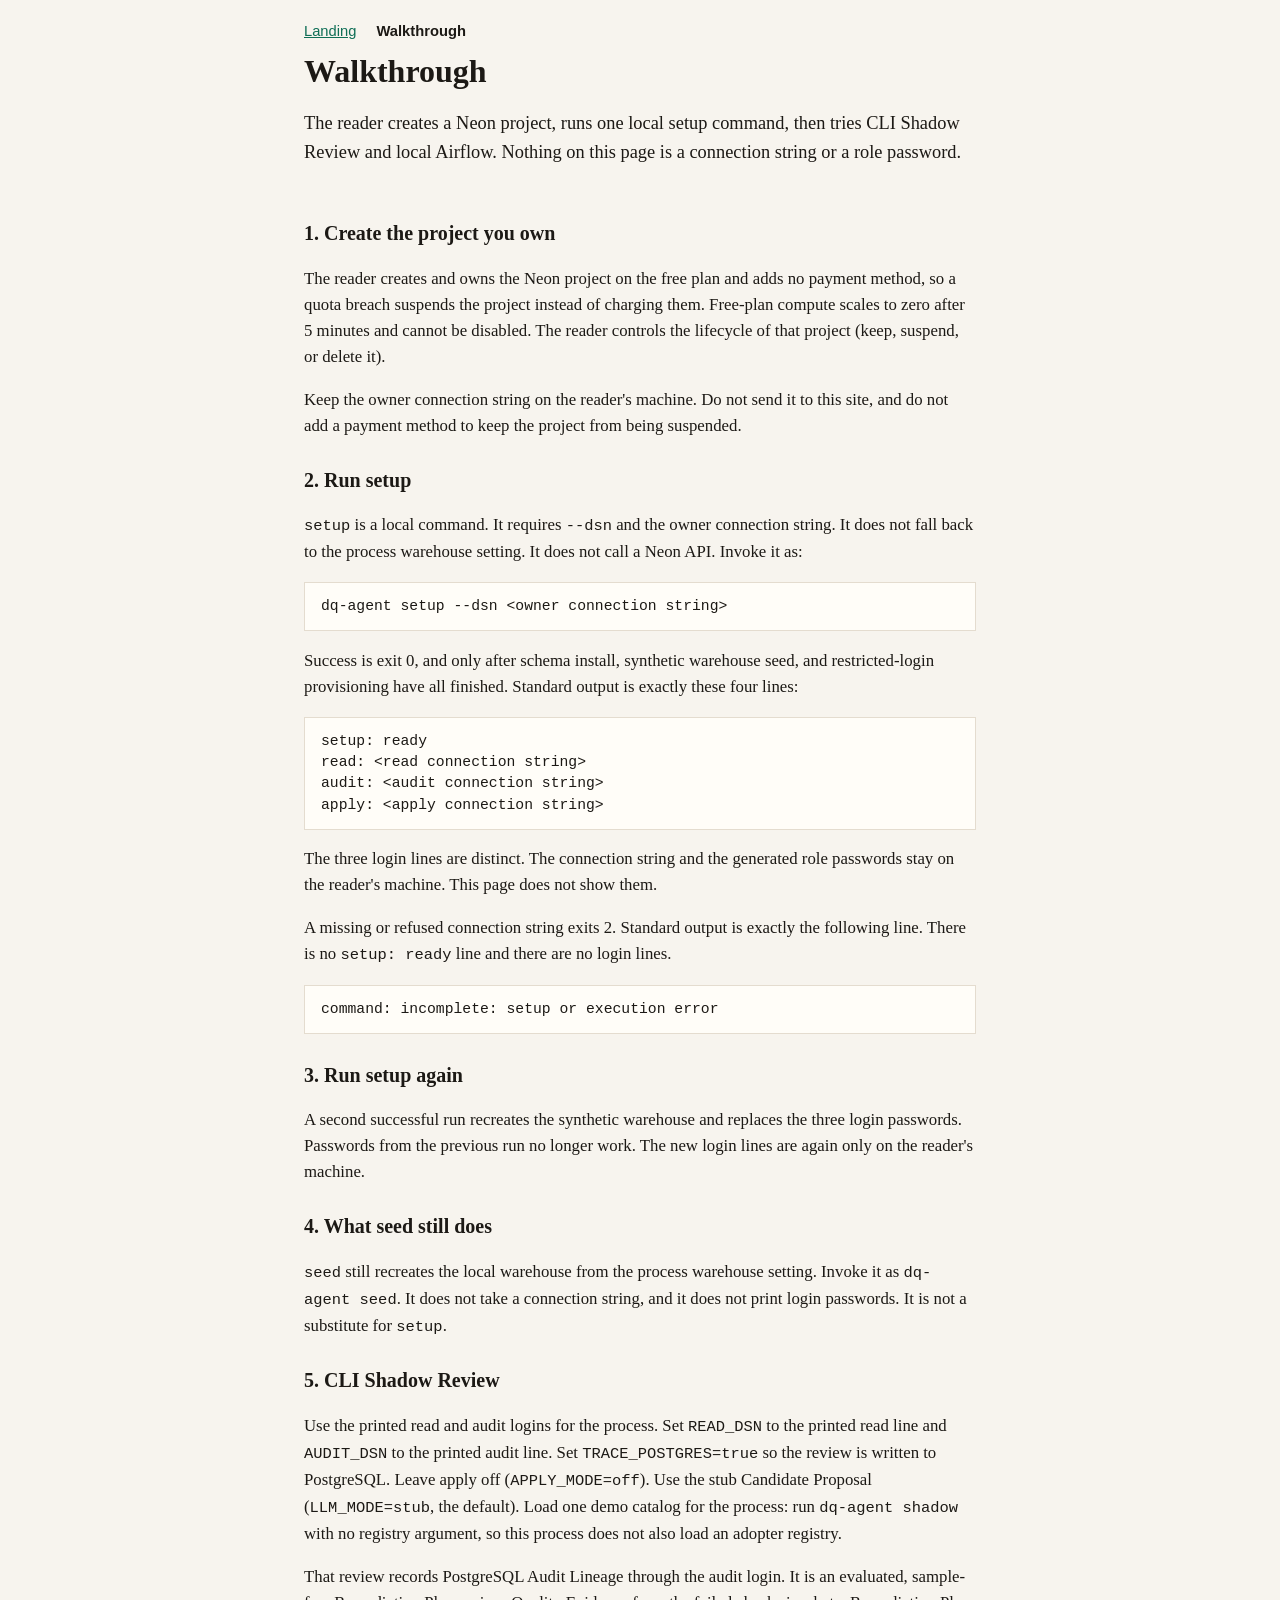
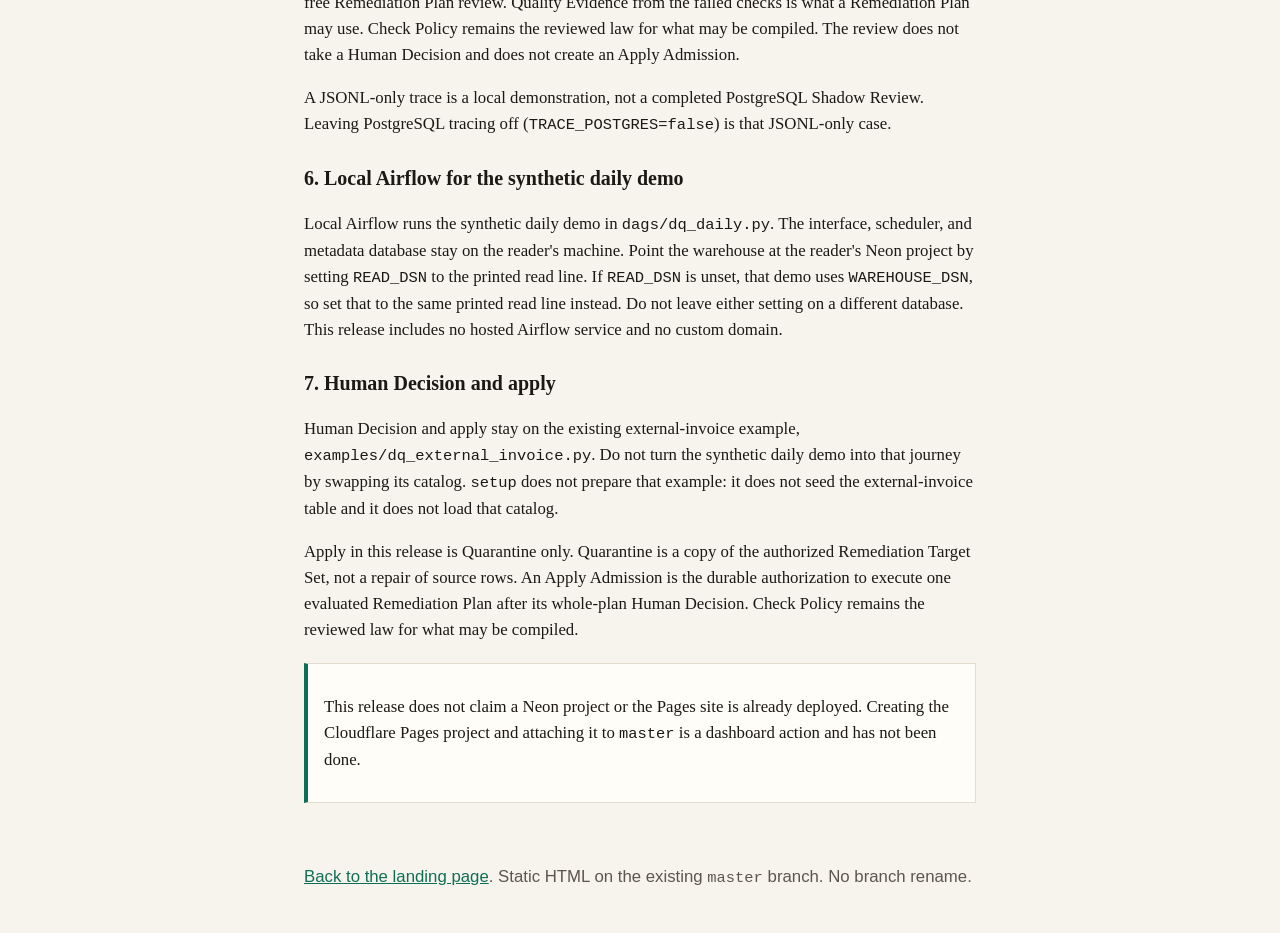
==== site/walkthrough.html @ ec8b8098 "feat: add setup command and public walkthrough" ====
<!DOCTYPE html>
<html lang="en">
<head>
  <meta charset="utf-8">
  <meta name="viewport" content="width=device-width, initial-scale=1">
  <title>Walkthrough — governed data quality</title>
  <style>
    :root {
      color-scheme: light;
      --ink: #1c1915;
      --muted: #5c564c;
      --paper: #f7f4ee;
      --card: #fffdf8;
      --line: #e4dccf;
      --accent: #0f6e56;
    }
    * { box-sizing: border-box; }
    body {
      margin: 0;
      font-family: "Iowan Old Style", "Palatino Linotype", Palatino, Georgia, serif;
      color: var(--ink);
      background: var(--paper);
      line-height: 1.55;
    }
    a { color: var(--accent); }
    a:hover { text-decoration: none; }
    header, main, footer { width: min(42rem, calc(100% - 2rem)); margin-inline: auto; }
    header { padding: 1.25rem 0 0.5rem; }
    nav { font-family: "Segoe UI", Helvetica, Arial, sans-serif; font-size: 0.92rem; }
    nav a { margin-right: 1rem; }
    nav a[aria-current="page"] { color: var(--ink); text-decoration: none; font-weight: 650; }
    h1 { font-size: 2rem; line-height: 1.2; margin: 0.6rem 0 0.4rem; }
    h2 { font-size: 1.25rem; margin: 1.6rem 0 0.4rem; }
    p, li { font-size: 1.05rem; }
    .lede { font-size: 1.15rem; }
    .note {
      background: var(--card);
      border: 1px solid var(--line);
      border-left: 4px solid var(--accent);
      padding: 0.8rem 1rem;
      margin: 1.25rem 0;
    }
    pre {
      background: var(--card);
      border: 1px solid var(--line);
      padding: 0.8rem 1rem;
      overflow-x: auto;
      font-family: "IBM Plex Mono", "Source Code Pro", ui-monospace, monospace;
      font-size: 0.92rem;
      line-height: 1.45;
    }
    code { font-family: "IBM Plex Mono", "Source Code Pro", ui-monospace, monospace; font-size: 0.92em; }
    footer {
      font-family: "Segoe UI", Helvetica, Arial, sans-serif;
      font-size: 0.92rem;
      color: var(--muted);
      padding: 1.5rem 0 2.5rem;
    }
  </style>
</head>
<body>
  <header>
    <nav>
      <a href="index.html">Landing</a>
      <a href="walkthrough.html" aria-current="page">Walkthrough</a>
    </nav>
    <h1>Walkthrough</h1>
    <p class="lede">The reader creates a Neon project, runs one local setup command, then tries CLI Shadow Review and local Airflow. Nothing on this page is a connection string or a role password.</p>
  </header>
  <main>
    <h2>1. Create the project you own</h2>
    <p>The reader creates and owns the Neon project on the free plan and adds no payment method, so a quota breach suspends the project instead of charging them. Free-plan compute scales to zero after 5 minutes and cannot be disabled. The reader controls the lifecycle of that project (keep, suspend, or delete it).</p>
    <p>Keep the owner connection string on the reader's machine. Do not send it to this site, and do not add a payment method to keep the project from being suspended.</p>

    <h2>2. Run setup</h2>
    <p><code>setup</code> is a local command. It requires <code>--dsn</code> and the owner connection string. It does not fall back to the process warehouse setting. It does not call a Neon API. Invoke it as:</p>
    <pre>dq-agent setup --dsn &lt;owner connection string&gt;</pre>
    <p>Success is exit 0, and only after schema install, synthetic warehouse seed, and restricted-login provisioning have all finished. Standard output is exactly these four lines:</p>
    <pre>setup: ready
read: &lt;read connection string&gt;
audit: &lt;audit connection string&gt;
apply: &lt;apply connection string&gt;</pre>
    <p>The three login lines are distinct. The connection string and the generated role passwords stay on the reader's machine. This page does not show them.</p>
    <p>A missing or refused connection string exits 2. Standard output is exactly the following line. There is no <code>setup: ready</code> line and there are no login lines.</p>
    <pre>command: incomplete: setup or execution error</pre>

    <h2>3. Run setup again</h2>
    <p>A second successful run recreates the synthetic warehouse and replaces the three login passwords. Passwords from the previous run no longer work. The new login lines are again only on the reader's machine.</p>

    <h2>4. What seed still does</h2>
    <p><code>seed</code> still recreates the local warehouse from the process warehouse setting. Invoke it as <code>dq-agent seed</code>. It does not take a connection string, and it does not print login passwords. It is not a substitute for <code>setup</code>.</p>

    <h2>5. CLI Shadow Review</h2>
    <p>Use the printed read and audit logins for the process. Set <code>READ_DSN</code> to the printed read line and <code>AUDIT_DSN</code> to the printed audit line. Set <code>TRACE_POSTGRES=true</code> so the review is written to PostgreSQL. Leave apply off (<code>APPLY_MODE=off</code>). Use the stub Candidate Proposal (<code>LLM_MODE=stub</code>, the default). Load one demo catalog for the process: run <code>dq-agent shadow</code> with no registry argument, so this process does not also load an adopter registry.</p>
    <p>That review records PostgreSQL Audit Lineage through the audit login. It is an evaluated, sample-free Remediation Plan review. Quality Evidence from the failed checks is what a Remediation Plan may use. Check Policy remains the reviewed law for what may be compiled. The review does not take a Human Decision and does not create an Apply Admission.</p>
    <p>A JSONL-only trace is a local demonstration, not a completed PostgreSQL Shadow Review. Leaving PostgreSQL tracing off (<code>TRACE_POSTGRES=false</code>) is that JSONL-only case.</p>

    <h2>6. Local Airflow for the synthetic daily demo</h2>
    <p>Local Airflow runs the synthetic daily demo in <code>dags/dq_daily.py</code>. The interface, scheduler, and metadata database stay on the reader's machine. Point the warehouse at the reader's Neon project by setting <code>READ_DSN</code> to the printed read line. If <code>READ_DSN</code> is unset, that demo uses <code>WAREHOUSE_DSN</code>, so set that to the same printed read line instead. Do not leave either setting on a different database. This release includes no hosted Airflow service and no custom domain.</p>

    <h2>7. Human Decision and apply</h2>
    <p>Human Decision and apply stay on the existing external-invoice example, <code>examples/dq_external_invoice.py</code>. Do not turn the synthetic daily demo into that journey by swapping its catalog. <code>setup</code> does not prepare that example: it does not seed the external-invoice table and it does not load that catalog.</p>
    <p>Apply in this release is Quarantine only. Quarantine is a copy of the authorized Remediation Target Set, not a repair of source rows. An Apply Admission is the durable authorization to execute one evaluated Remediation Plan after its whole-plan Human Decision. Check Policy remains the reviewed law for what may be compiled.</p>

    <div class="note">
      <p>This release does not claim a Neon project or the Pages site is already deployed. Creating the Cloudflare Pages project and attaching it to <code>master</code> is a dashboard action and has not been done.</p>
    </div>
  </main>
  <footer>
    <p><a href="index.html">Back to the landing page</a>. Static HTML on the existing <code>master</code> branch. No branch rename.</p>
  </footer>
</body>
</html>
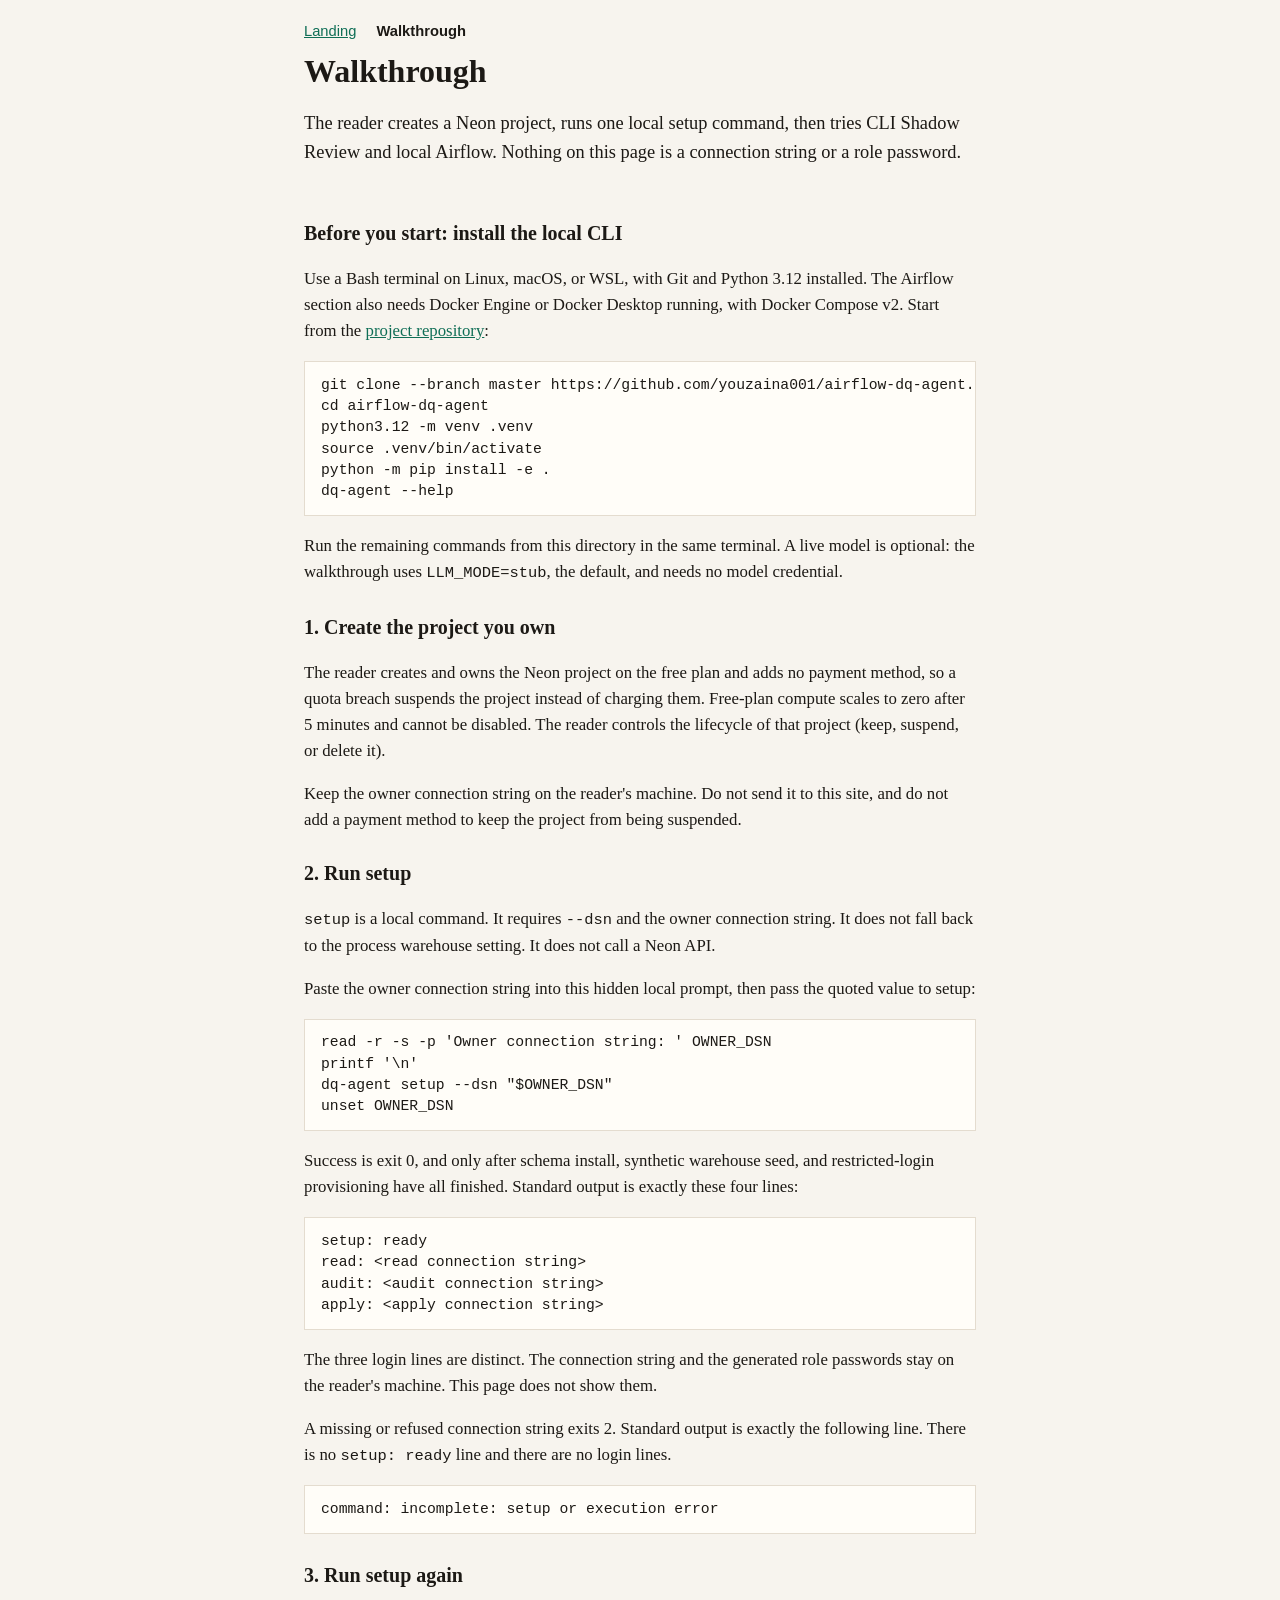
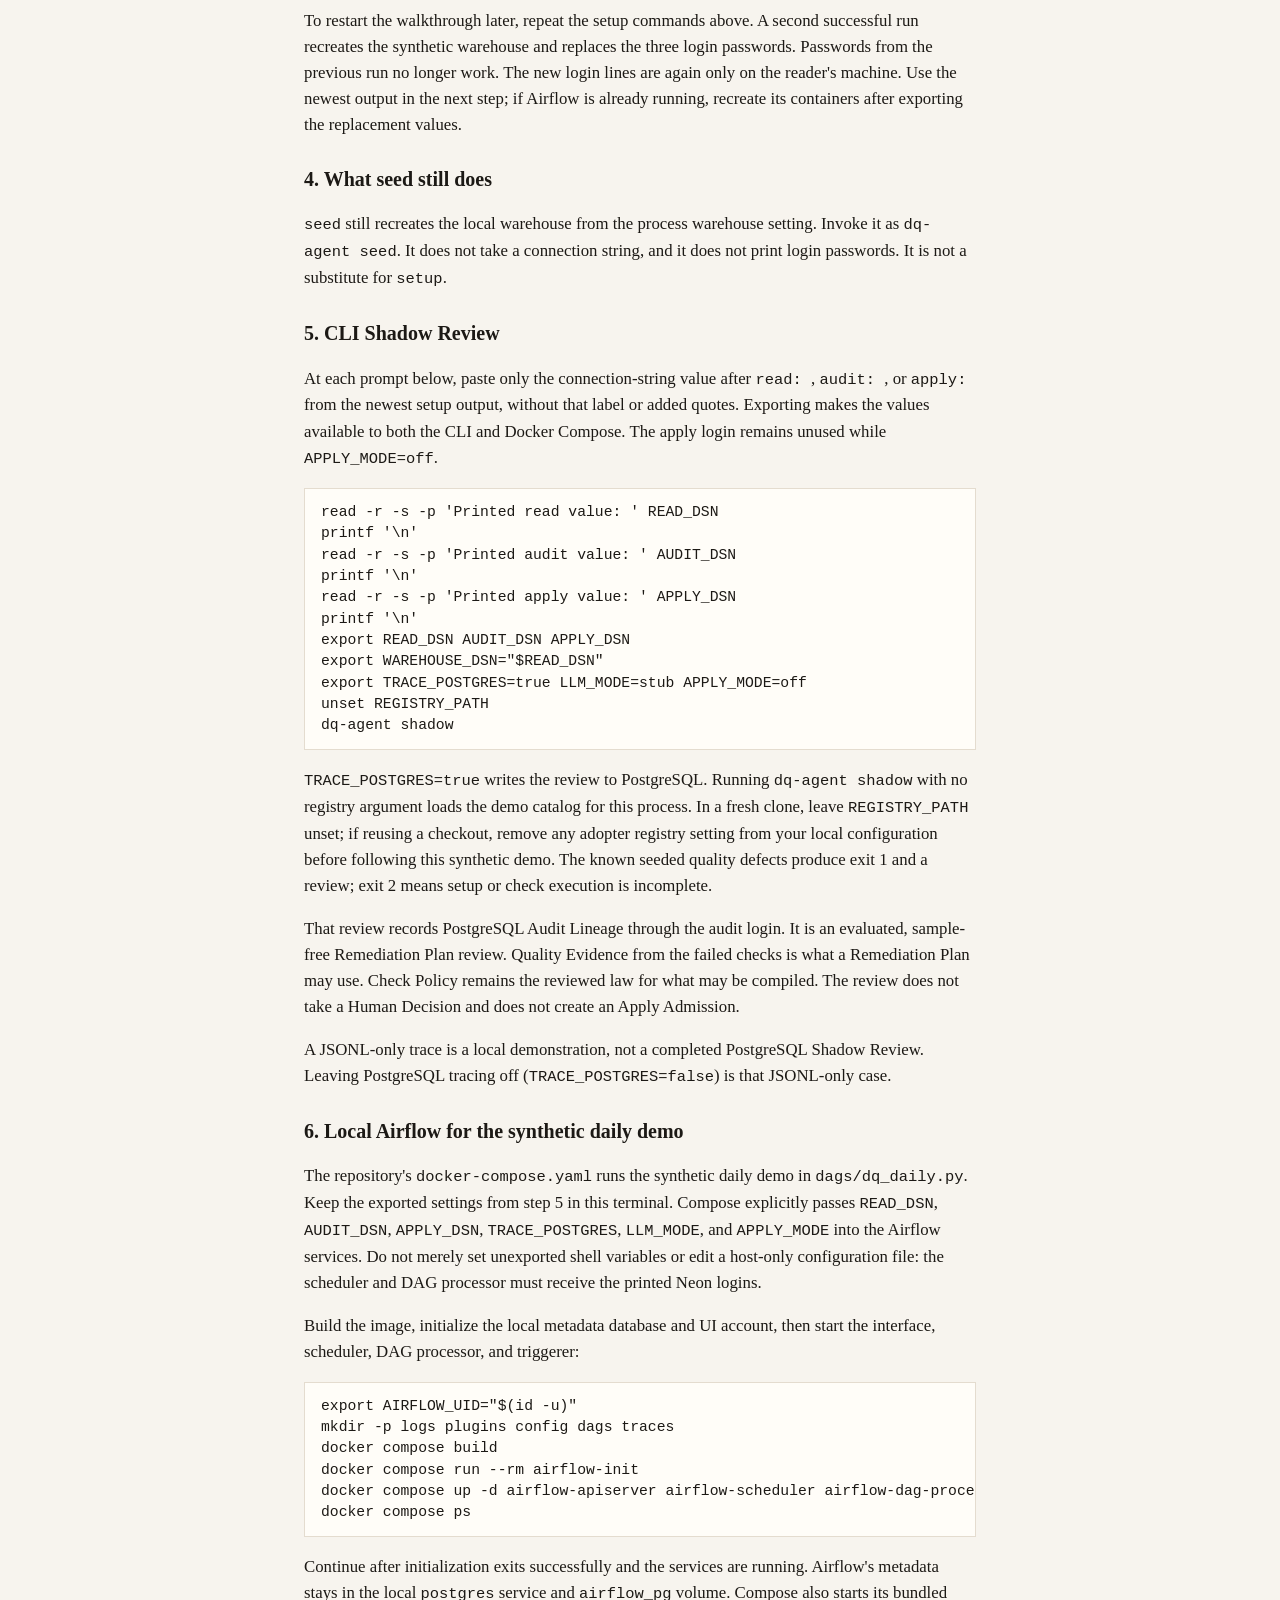
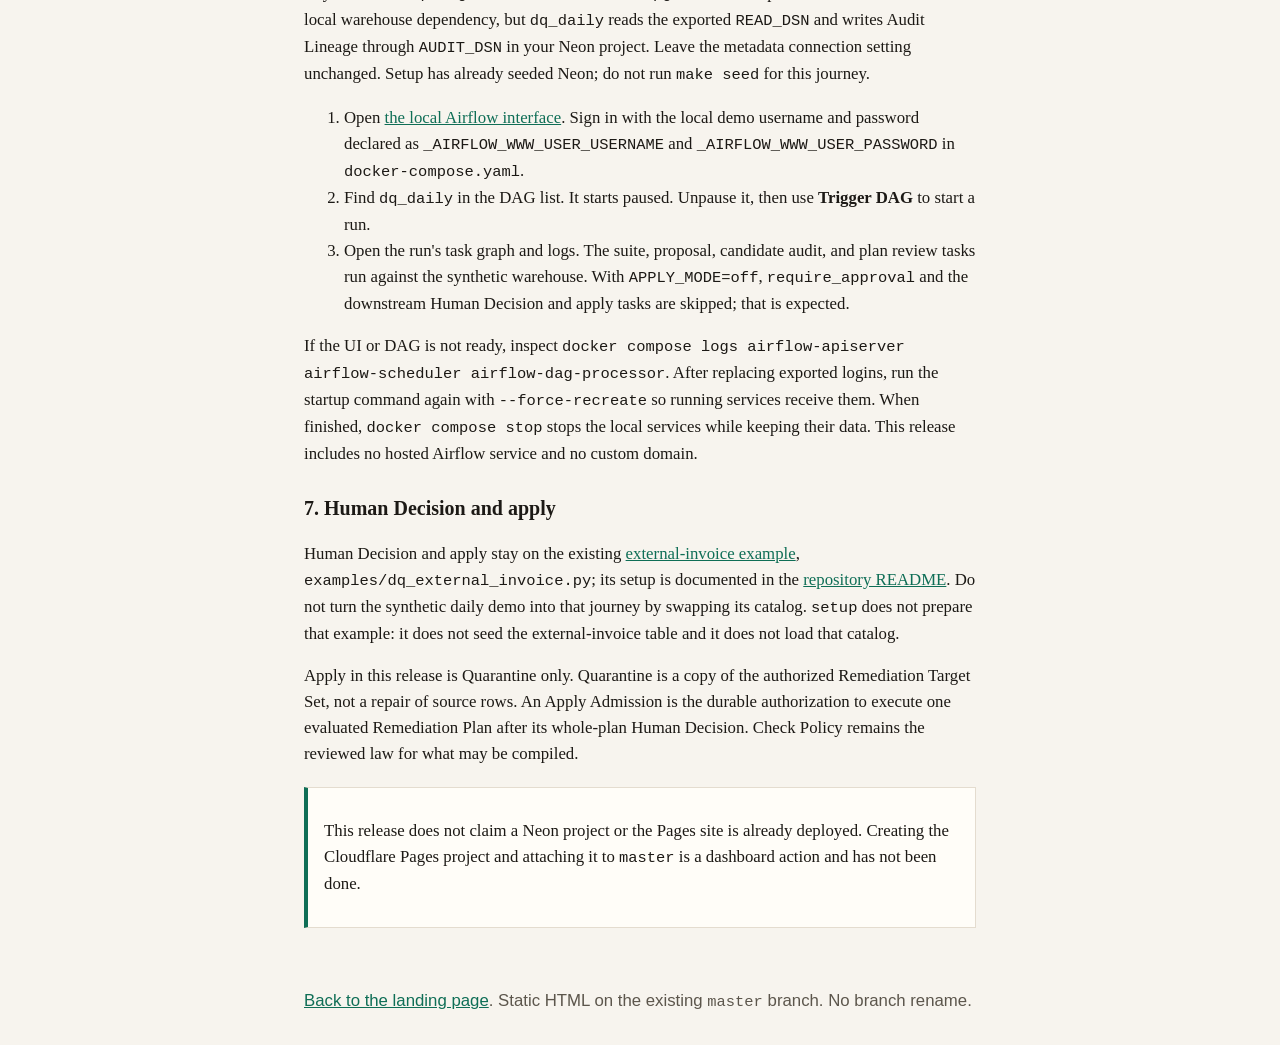
==== commit 74ac1791: "Complete local Airflow walkthrough and setup credential coverage" ====
--- a/site/walkthrough.html
+++ b/site/walkthrough.html
@@ -4,59 +4,7 @@
   <meta charset="utf-8">
   <meta name="viewport" content="width=device-width, initial-scale=1">
   <title>Walkthrough — governed data quality</title>
-  <style>
-    :root {
-      color-scheme: light;
-      --ink: #1c1915;
-      --muted: #5c564c;
-      --paper: #f7f4ee;
-      --card: #fffdf8;
-      --line: #e4dccf;
-      --accent: #0f6e56;
-    }
-    * { box-sizing: border-box; }
-    body {
-      margin: 0;
-      font-family: "Iowan Old Style", "Palatino Linotype", Palatino, Georgia, serif;
-      color: var(--ink);
-      background: var(--paper);
-      line-height: 1.55;
-    }
-    a { color: var(--accent); }
-    a:hover { text-decoration: none; }
-    header, main, footer { width: min(42rem, calc(100% - 2rem)); margin-inline: auto; }
-    header { padding: 1.25rem 0 0.5rem; }
-    nav { font-family: "Segoe UI", Helvetica, Arial, sans-serif; font-size: 0.92rem; }
-    nav a { margin-right: 1rem; }
-    nav a[aria-current="page"] { color: var(--ink); text-decoration: none; font-weight: 650; }
-    h1 { font-size: 2rem; line-height: 1.2; margin: 0.6rem 0 0.4rem; }
-    h2 { font-size: 1.25rem; margin: 1.6rem 0 0.4rem; }
-    p, li { font-size: 1.05rem; }
-    .lede { font-size: 1.15rem; }
-    .note {
-      background: var(--card);
-      border: 1px solid var(--line);
-      border-left: 4px solid var(--accent);
-      padding: 0.8rem 1rem;
-      margin: 1.25rem 0;
-    }
-    pre {
-      background: var(--card);
-      border: 1px solid var(--line);
-      padding: 0.8rem 1rem;
-      overflow-x: auto;
-      font-family: "IBM Plex Mono", "Source Code Pro", ui-monospace, monospace;
-      font-size: 0.92rem;
-      line-height: 1.45;
-    }
-    code { font-family: "IBM Plex Mono", "Source Code Pro", ui-monospace, monospace; font-size: 0.92em; }
-    footer {
-      font-family: "Segoe UI", Helvetica, Arial, sans-serif;
-      font-size: 0.92rem;
-      color: var(--muted);
-      padding: 1.5rem 0 2.5rem;
-    }
-  </style>
+  <link rel="stylesheet" href="styles.css">
 </head>
 <body>
   <header>
@@ -68,13 +16,27 @@
     <p class="lede">The reader creates a Neon project, runs one local setup command, then tries CLI Shadow Review and local Airflow. Nothing on this page is a connection string or a role password.</p>
   </header>
   <main>
+    <h2>Before you start: install the local CLI</h2>
+    <p>Use a Bash terminal on Linux, macOS, or WSL, with Git and Python 3.12 installed. The Airflow section also needs Docker Engine or Docker Desktop running, with Docker Compose v2. Start from the <a href="https://github.com/youzaina001/airflow-dq-agent">project repository</a>:</p>
+    <pre>git clone --branch master https://github.com/youzaina001/airflow-dq-agent.git
+cd airflow-dq-agent
+python3.12 -m venv .venv
+source .venv/bin/activate
+python -m pip install -e .
+dq-agent --help</pre>
+    <p>Run the remaining commands from this directory in the same terminal. A live model is optional: the walkthrough uses <code>LLM_MODE=stub</code>, the default, and needs no model credential.</p>
+
     <h2>1. Create the project you own</h2>
     <p>The reader creates and owns the Neon project on the free plan and adds no payment method, so a quota breach suspends the project instead of charging them. Free-plan compute scales to zero after 5 minutes and cannot be disabled. The reader controls the lifecycle of that project (keep, suspend, or delete it).</p>
     <p>Keep the owner connection string on the reader's machine. Do not send it to this site, and do not add a payment method to keep the project from being suspended.</p>
 
     <h2>2. Run setup</h2>
-    <p><code>setup</code> is a local command. It requires <code>--dsn</code> and the owner connection string. It does not fall back to the process warehouse setting. It does not call a Neon API. Invoke it as:</p>
-    <pre>dq-agent setup --dsn &lt;owner connection string&gt;</pre>
+    <p><code>setup</code> is a local command. It requires <code>--dsn</code> and the owner connection string. It does not fall back to the process warehouse setting. It does not call a Neon API.</p>
+    <p>Paste the owner connection string into this hidden local prompt, then pass the quoted value to setup:</p>
+    <pre>read -r -s -p 'Owner connection string: ' OWNER_DSN
+printf '\n'
+dq-agent setup --dsn "$OWNER_DSN"
+unset OWNER_DSN</pre>
     <p>Success is exit 0, and only after schema install, synthetic warehouse seed, and restricted-login provisioning have all finished. Standard output is exactly these four lines:</p>
     <pre>setup: ready
 read: &lt;read connection string&gt;
@@ -85,21 +47,47 @@
     <pre>command: incomplete: setup or execution error</pre>
 
     <h2>3. Run setup again</h2>
-    <p>A second successful run recreates the synthetic warehouse and replaces the three login passwords. Passwords from the previous run no longer work. The new login lines are again only on the reader's machine.</p>
+    <p>To restart the walkthrough later, repeat the setup commands above. A second successful run recreates the synthetic warehouse and replaces the three login passwords. Passwords from the previous run no longer work. The new login lines are again only on the reader's machine. Use the newest output in the next step; if Airflow is already running, recreate its containers after exporting the replacement values.</p>
 
     <h2>4. What seed still does</h2>
     <p><code>seed</code> still recreates the local warehouse from the process warehouse setting. Invoke it as <code>dq-agent seed</code>. It does not take a connection string, and it does not print login passwords. It is not a substitute for <code>setup</code>.</p>
 
     <h2>5. CLI Shadow Review</h2>
-    <p>Use the printed read and audit logins for the process. Set <code>READ_DSN</code> to the printed read line and <code>AUDIT_DSN</code> to the printed audit line. Set <code>TRACE_POSTGRES=true</code> so the review is written to PostgreSQL. Leave apply off (<code>APPLY_MODE=off</code>). Use the stub Candidate Proposal (<code>LLM_MODE=stub</code>, the default). Load one demo catalog for the process: run <code>dq-agent shadow</code> with no registry argument, so this process does not also load an adopter registry.</p>
+    <p>At each prompt below, paste only the connection-string value after <code>read: </code>, <code>audit: </code>, or <code>apply: </code> from the newest setup output, without that label or added quotes. Exporting makes the values available to both the CLI and Docker Compose. The apply login remains unused while <code>APPLY_MODE=off</code>.</p>
+    <pre>read -r -s -p 'Printed read value: ' READ_DSN
+printf '\n'
+read -r -s -p 'Printed audit value: ' AUDIT_DSN
+printf '\n'
+read -r -s -p 'Printed apply value: ' APPLY_DSN
+printf '\n'
+export READ_DSN AUDIT_DSN APPLY_DSN
+export WAREHOUSE_DSN="$READ_DSN"
+export TRACE_POSTGRES=true LLM_MODE=stub APPLY_MODE=off
+unset REGISTRY_PATH
+dq-agent shadow</pre>
+    <p><code>TRACE_POSTGRES=true</code> writes the review to PostgreSQL. Running <code>dq-agent shadow</code> with no registry argument loads the demo catalog for this process. In a fresh clone, leave <code>REGISTRY_PATH</code> unset; if reusing a checkout, remove any adopter registry setting from your local configuration before following this synthetic demo. The known seeded quality defects produce exit 1 and a review; exit 2 means setup or check execution is incomplete.</p>
     <p>That review records PostgreSQL Audit Lineage through the audit login. It is an evaluated, sample-free Remediation Plan review. Quality Evidence from the failed checks is what a Remediation Plan may use. Check Policy remains the reviewed law for what may be compiled. The review does not take a Human Decision and does not create an Apply Admission.</p>
     <p>A JSONL-only trace is a local demonstration, not a completed PostgreSQL Shadow Review. Leaving PostgreSQL tracing off (<code>TRACE_POSTGRES=false</code>) is that JSONL-only case.</p>
 
     <h2>6. Local Airflow for the synthetic daily demo</h2>
-    <p>Local Airflow runs the synthetic daily demo in <code>dags/dq_daily.py</code>. The interface, scheduler, and metadata database stay on the reader's machine. Point the warehouse at the reader's Neon project by setting <code>READ_DSN</code> to the printed read line. If <code>READ_DSN</code> is unset, that demo uses <code>WAREHOUSE_DSN</code>, so set that to the same printed read line instead. Do not leave either setting on a different database. This release includes no hosted Airflow service and no custom domain.</p>
+    <p>The repository's <code>docker-compose.yaml</code> runs the synthetic daily demo in <code>dags/dq_daily.py</code>. Keep the exported settings from step 5 in this terminal. Compose explicitly passes <code>READ_DSN</code>, <code>AUDIT_DSN</code>, <code>APPLY_DSN</code>, <code>TRACE_POSTGRES</code>, <code>LLM_MODE</code>, and <code>APPLY_MODE</code> into the Airflow services. Do not merely set unexported shell variables or edit a host-only configuration file: the scheduler and DAG processor must receive the printed Neon logins.</p>
+    <p>Build the image, initialize the local metadata database and UI account, then start the interface, scheduler, DAG processor, and triggerer:</p>
+    <pre>export AIRFLOW_UID="$(id -u)"
+mkdir -p logs plugins config dags traces
+docker compose build
+docker compose run --rm airflow-init
+docker compose up -d airflow-apiserver airflow-scheduler airflow-dag-processor airflow-triggerer
+docker compose ps</pre>
+    <p>Continue after initialization exits successfully and the services are running. Airflow's metadata stays in the local <code>postgres</code> service and <code>airflow_pg</code> volume. Compose also starts its bundled local warehouse dependency, but <code>dq_daily</code> reads the exported <code>READ_DSN</code> and writes Audit Lineage through <code>AUDIT_DSN</code> in your Neon project. Leave the metadata connection setting unchanged. Setup has already seeded Neon; do not run <code>make seed</code> for this journey.</p>
+    <ol>
+      <li>Open <a href="http://localhost:8080">the local Airflow interface</a>. Sign in with the local demo username and password declared as <code>_AIRFLOW_WWW_USER_USERNAME</code> and <code>_AIRFLOW_WWW_USER_PASSWORD</code> in <code>docker-compose.yaml</code>.</li>
+      <li>Find <code>dq_daily</code> in the DAG list. It starts paused. Unpause it, then use <strong>Trigger DAG</strong> to start a run.</li>
+      <li>Open the run's task graph and logs. The suite, proposal, candidate audit, and plan review tasks run against the synthetic warehouse. With <code>APPLY_MODE=off</code>, <code>require_approval</code> and the downstream Human Decision and apply tasks are skipped; that is expected.</li>
+    </ol>
+    <p>If the UI or DAG is not ready, inspect <code>docker compose logs airflow-apiserver airflow-scheduler airflow-dag-processor</code>. After replacing exported logins, run the startup command again with <code>--force-recreate</code> so running services receive them. When finished, <code>docker compose stop</code> stops the local services while keeping their data. This release includes no hosted Airflow service and no custom domain.</p>
 
     <h2>7. Human Decision and apply</h2>
-    <p>Human Decision and apply stay on the existing external-invoice example, <code>examples/dq_external_invoice.py</code>. Do not turn the synthetic daily demo into that journey by swapping its catalog. <code>setup</code> does not prepare that example: it does not seed the external-invoice table and it does not load that catalog.</p>
+    <p>Human Decision and apply stay on the existing <a href="https://github.com/youzaina001/airflow-dq-agent/blob/master/examples/dq_external_invoice.py">external-invoice example</a>, <code>examples/dq_external_invoice.py</code>; its setup is documented in the <a href="https://github.com/youzaina001/airflow-dq-agent/blob/master/README.md">repository README</a>. Do not turn the synthetic daily demo into that journey by swapping its catalog. <code>setup</code> does not prepare that example: it does not seed the external-invoice table and it does not load that catalog.</p>
     <p>Apply in this release is Quarantine only. Quarantine is a copy of the authorized Remediation Target Set, not a repair of source rows. An Apply Admission is the durable authorization to execute one evaluated Remediation Plan after its whole-plan Human Decision. Check Policy remains the reviewed law for what may be compiled.</p>
 
     <div class="note">
--- a/site/styles.css
+++ b/site/styles.css
@@ -0,0 +1,51 @@
+:root {
+  color-scheme: light;
+  --ink: #1c1915;
+  --muted: #5c564c;
+  --paper: #f7f4ee;
+  --card: #fffdf8;
+  --line: #e4dccf;
+  --accent: #0f6e56;
+}
+* { box-sizing: border-box; }
+body {
+  margin: 0;
+  font-family: "Iowan Old Style", "Palatino Linotype", Palatino, Georgia, serif;
+  color: var(--ink);
+  background: var(--paper);
+  line-height: 1.55;
+}
+a { color: var(--accent); }
+a:hover { text-decoration: none; }
+header, main, footer { width: min(42rem, calc(100% - 2rem)); margin-inline: auto; }
+header { padding: 1.25rem 0 0.5rem; }
+nav { font-family: "Segoe UI", Helvetica, Arial, sans-serif; font-size: 0.92rem; }
+nav a { margin-right: 1rem; }
+nav a[aria-current="page"] { color: var(--ink); text-decoration: none; font-weight: 650; }
+h1 { font-size: 2rem; line-height: 1.2; margin: 0.6rem 0 0.4rem; }
+h2 { font-size: 1.25rem; margin: 1.6rem 0 0.4rem; }
+p, li { font-size: 1.05rem; }
+.lede { font-size: 1.15rem; }
+.note {
+  background: var(--card);
+  border: 1px solid var(--line);
+  border-left: 4px solid var(--accent);
+  padding: 0.8rem 1rem;
+  margin: 1.25rem 0;
+}
+pre {
+  background: var(--card);
+  border: 1px solid var(--line);
+  padding: 0.8rem 1rem;
+  overflow-x: auto;
+  font-family: "IBM Plex Mono", "Source Code Pro", ui-monospace, monospace;
+  font-size: 0.92rem;
+  line-height: 1.45;
+}
+code { font-family: "IBM Plex Mono", "Source Code Pro", ui-monospace, monospace; font-size: 0.92em; }
+footer {
+  font-family: "Segoe UI", Helvetica, Arial, sans-serif;
+  font-size: 0.92rem;
+  color: var(--muted);
+  padding: 1.5rem 0 2.5rem;
+}
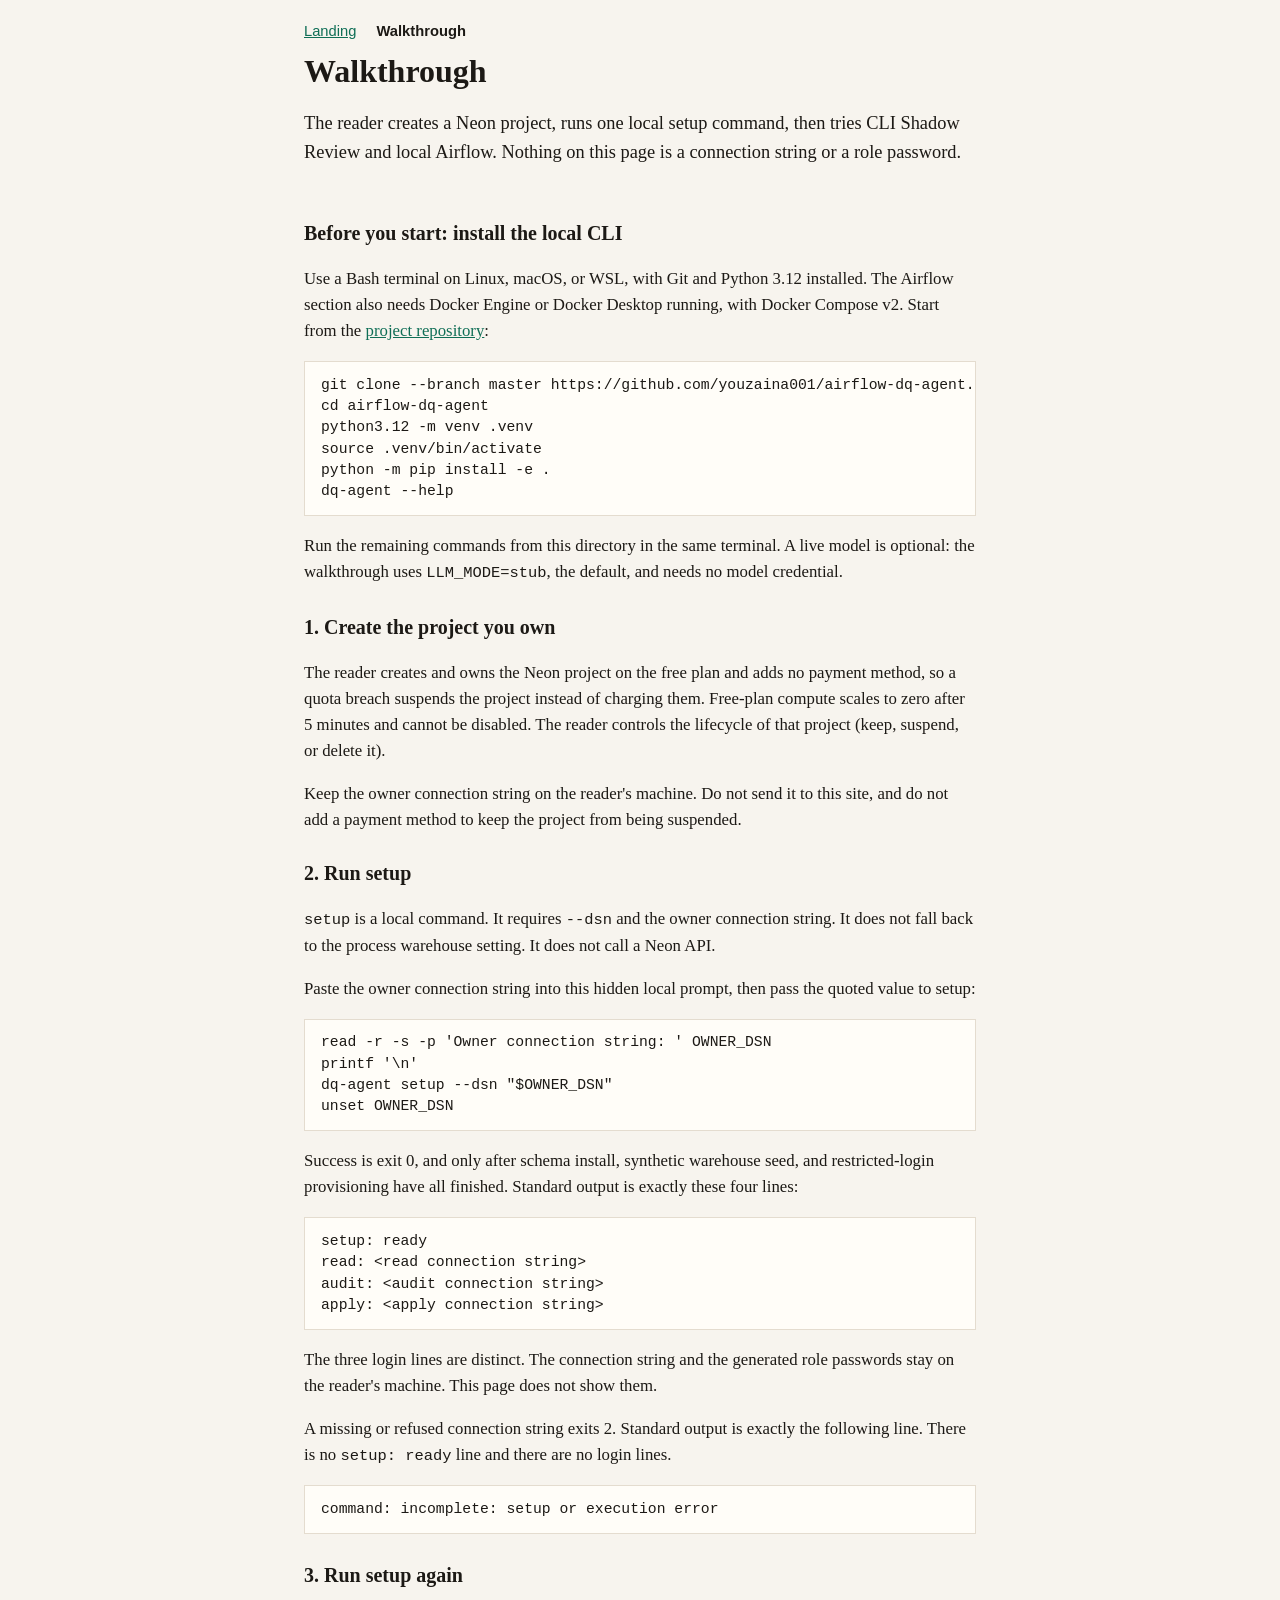
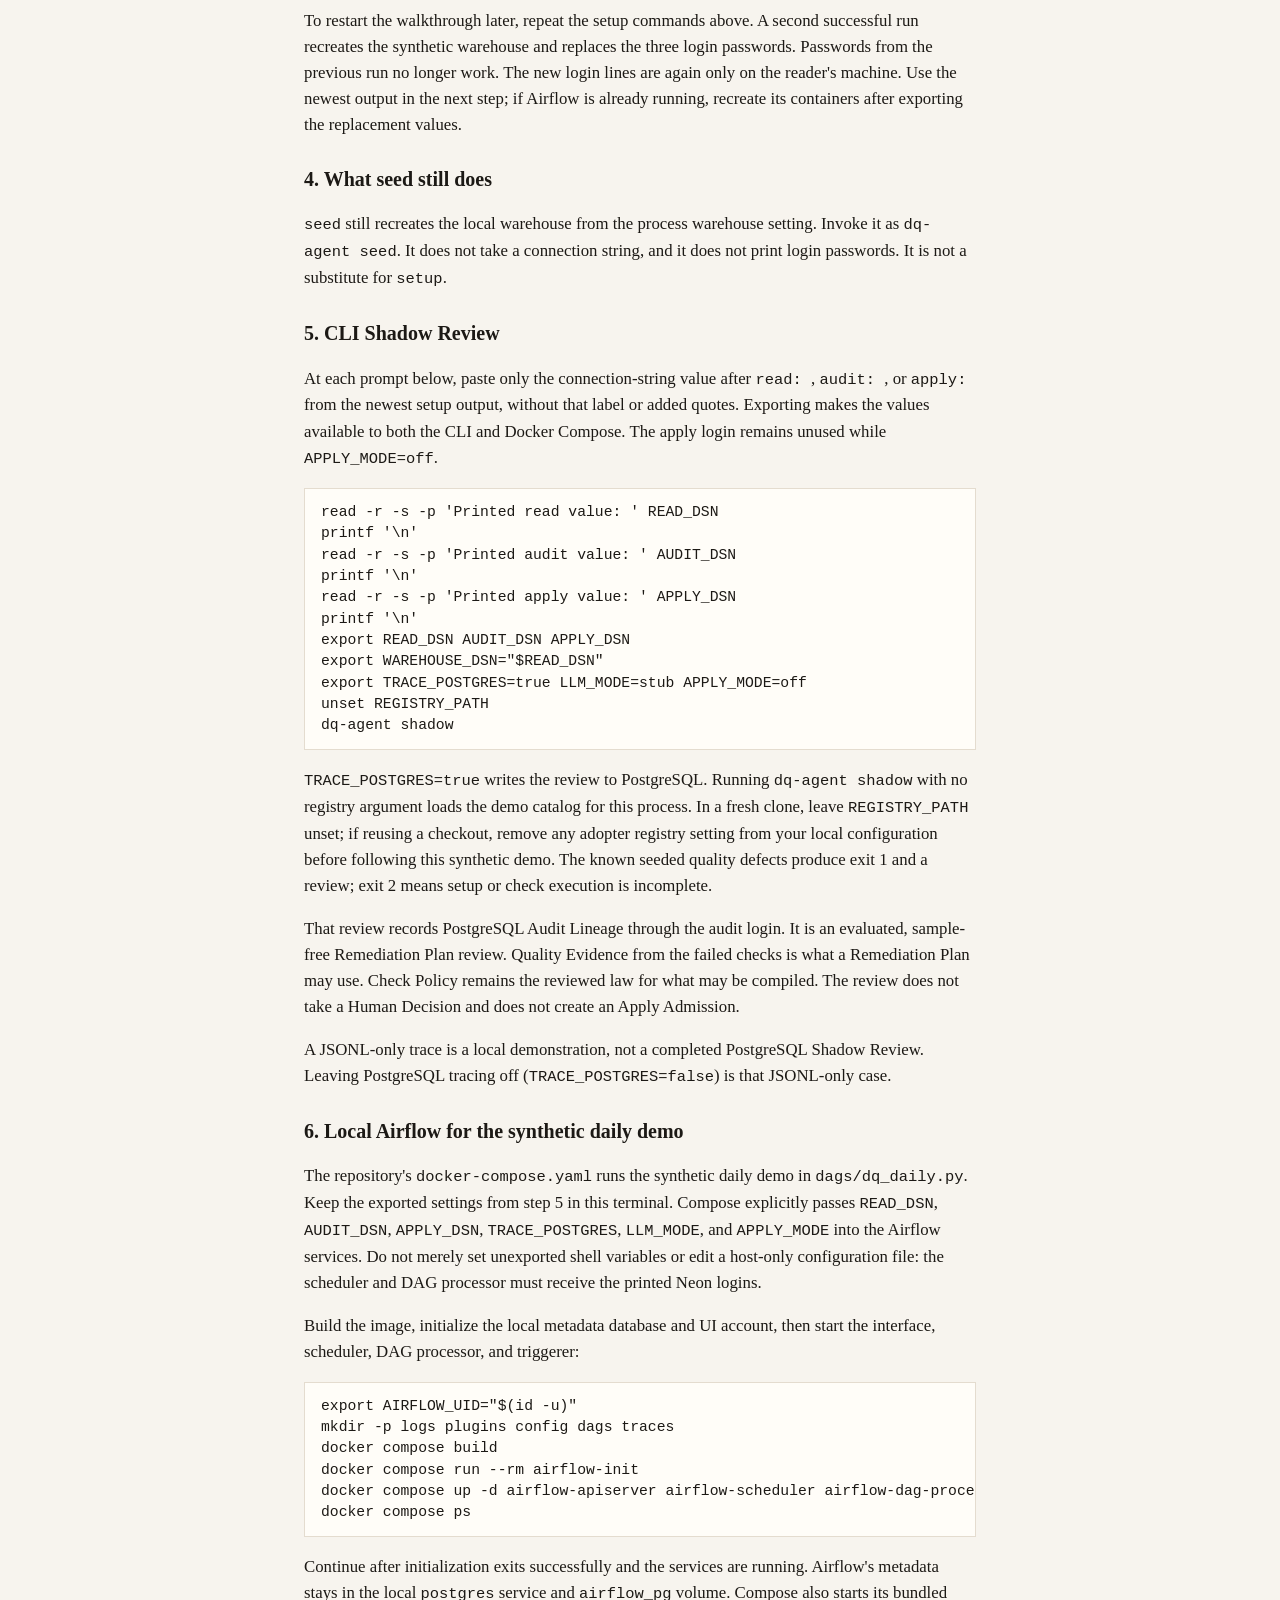
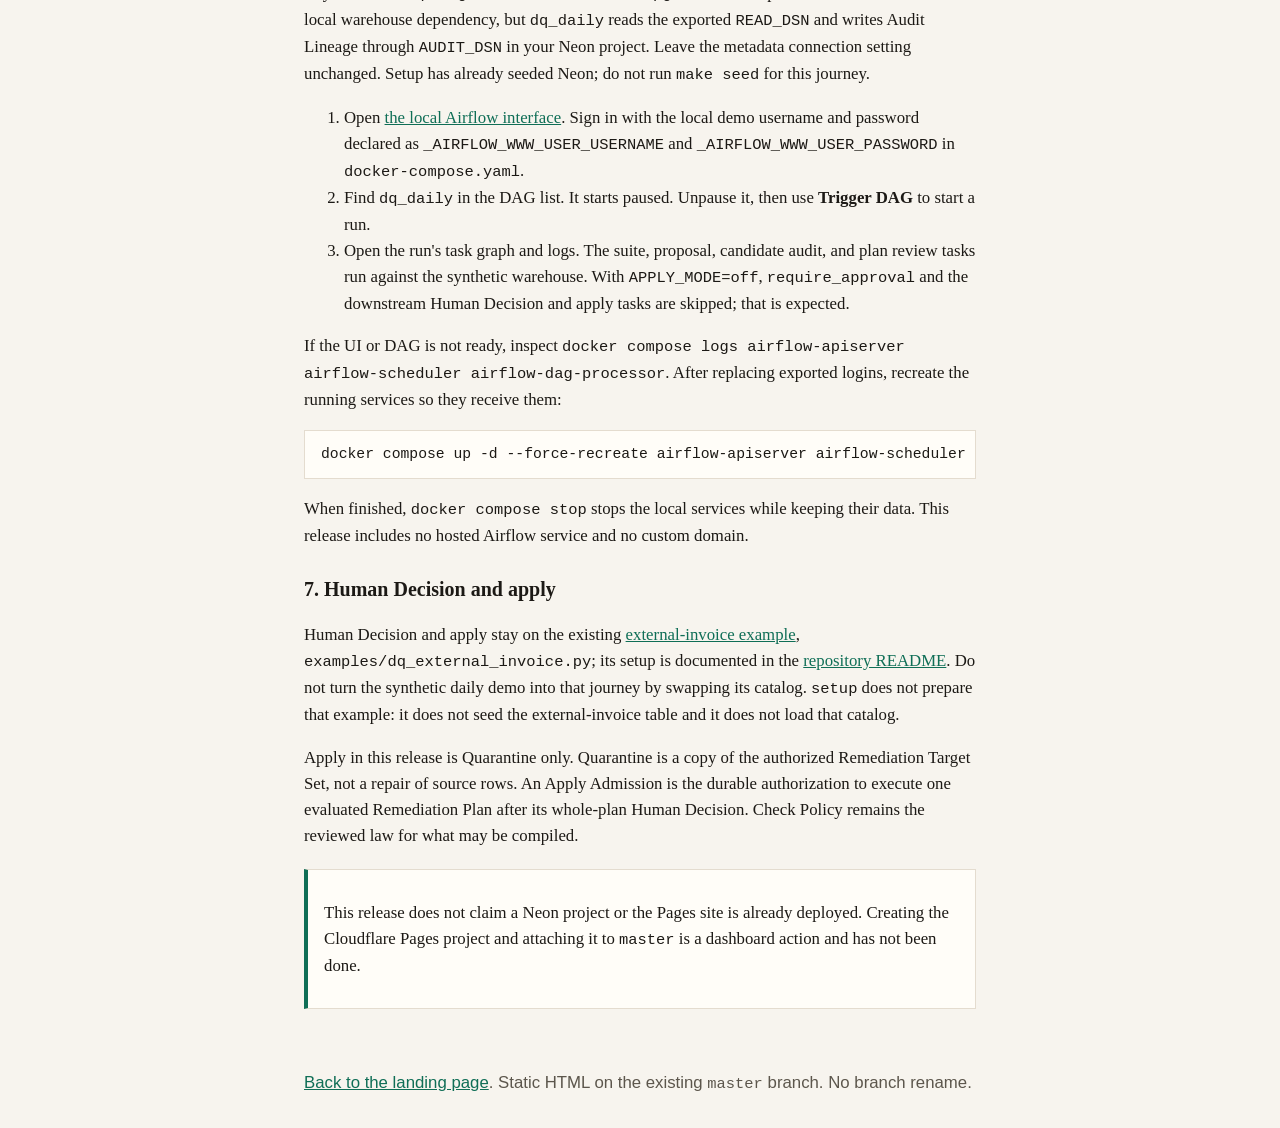
==== commit 26569f59: "Report safe setup failure diagnostics and clarify container refresh (#123) Includes PRs: #122" ====
--- a/site/walkthrough.html
+++ b/site/walkthrough.html
@@ -84,7 +84,9 @@
       <li>Find <code>dq_daily</code> in the DAG list. It starts paused. Unpause it, then use <strong>Trigger DAG</strong> to start a run.</li>
       <li>Open the run's task graph and logs. The suite, proposal, candidate audit, and plan review tasks run against the synthetic warehouse. With <code>APPLY_MODE=off</code>, <code>require_approval</code> and the downstream Human Decision and apply tasks are skipped; that is expected.</li>
     </ol>
-    <p>If the UI or DAG is not ready, inspect <code>docker compose logs airflow-apiserver airflow-scheduler airflow-dag-processor</code>. After replacing exported logins, run the startup command again with <code>--force-recreate</code> so running services receive them. When finished, <code>docker compose stop</code> stops the local services while keeping their data. This release includes no hosted Airflow service and no custom domain.</p>
+    <p>If the UI or DAG is not ready, inspect <code>docker compose logs airflow-apiserver airflow-scheduler airflow-dag-processor</code>. After replacing exported logins, recreate the running services so they receive them:</p>
+    <pre>docker compose up -d --force-recreate airflow-apiserver airflow-scheduler airflow-dag-processor airflow-triggerer</pre>
+    <p>When finished, <code>docker compose stop</code> stops the local services while keeping their data. This release includes no hosted Airflow service and no custom domain.</p>
 
     <h2>7. Human Decision and apply</h2>
     <p>Human Decision and apply stay on the existing <a href="https://github.com/youzaina001/airflow-dq-agent/blob/master/examples/dq_external_invoice.py">external-invoice example</a>, <code>examples/dq_external_invoice.py</code>; its setup is documented in the <a href="https://github.com/youzaina001/airflow-dq-agent/blob/master/README.md">repository README</a>. Do not turn the synthetic daily demo into that journey by swapping its catalog. <code>setup</code> does not prepare that example: it does not seed the external-invoice table and it does not load that catalog.</p>
